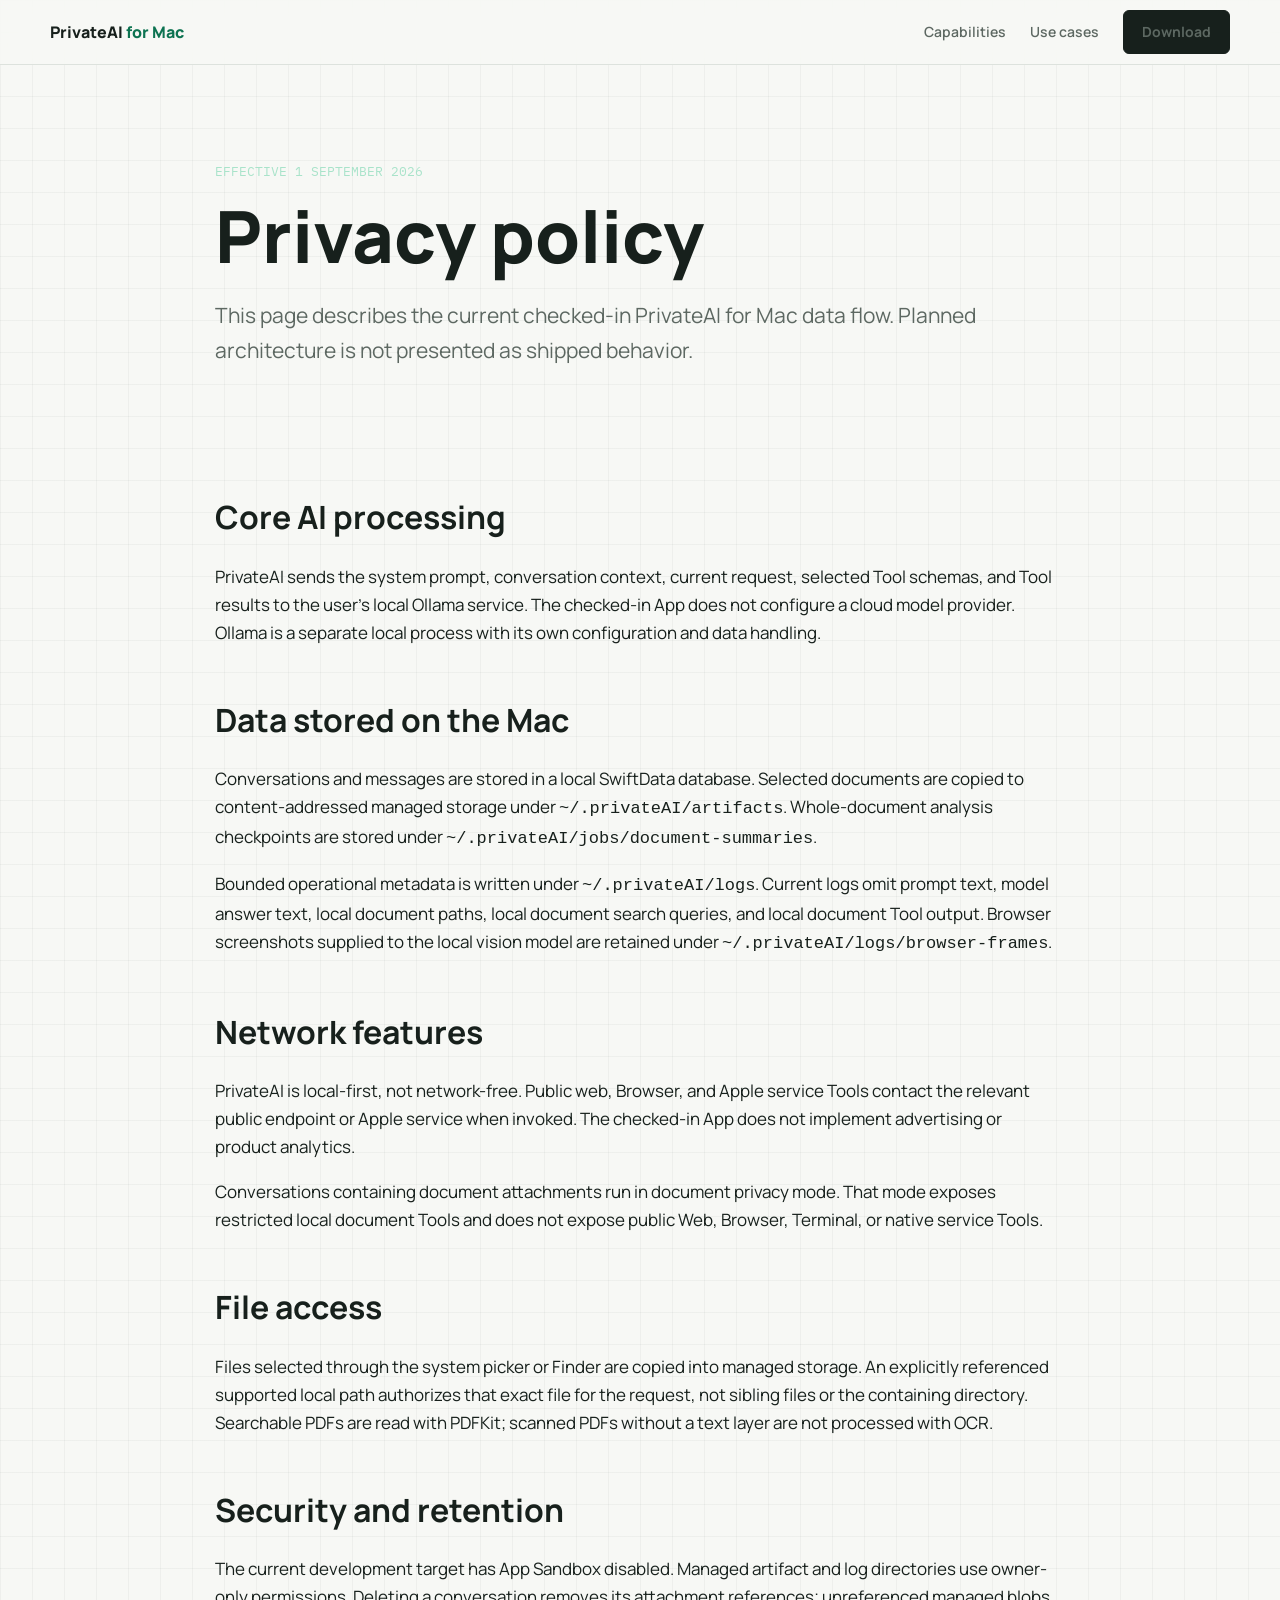
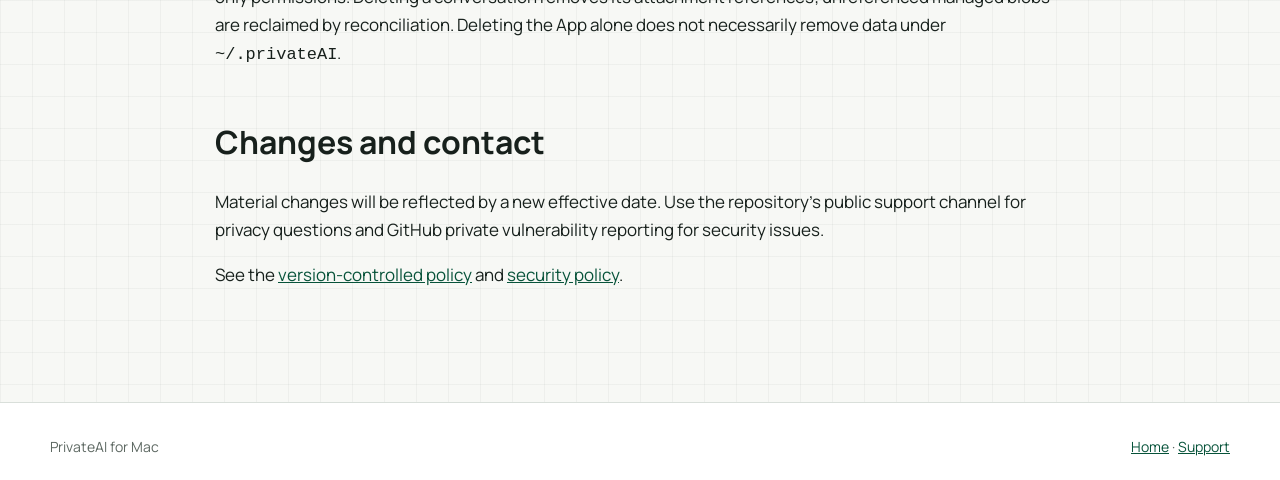
==== docs/privacy-policy.html @ 4d331cf4 "docs: launch PrivateAI for Mac site [skip ci]" ====
<!doctype html>
<html lang="en">
<head>
  <meta charset="utf-8"><meta name="viewport" content="width=device-width, initial-scale=1">
  <title>Privacy Policy — PrivateAI for Mac</title>
  <meta name="description" content="Privacy model and current data flows for PrivateAI for Mac, a local Ollama-powered macOS AI agent.">
  <link rel="canonical" href="https://jacobjiangwei.github.io/PrivateAI-for-Mac/privacy-policy.html">
  <link rel="stylesheet" href="styles.css">
</head>
<body>
  <header class="site-header"><nav class="nav" aria-label="Primary navigation"><a class="brand" href="./">PrivateAI <span>for Mac</span></a><div class="nav-links"><a href="./#capabilities">Capabilities</a><a href="./#use-cases">Use cases</a><a class="button" href="https://github.com/jacobjiangwei/PrivateAI-for-Mac/releases/latest">Download</a></div></nav></header>
  <main>
    <header class="article-header"><p class="eyebrow">Effective 1 September 2026</p><h1>Privacy policy</h1><p class="lede">This page describes the current checked-in PrivateAI for Mac data flow. Planned architecture is not presented as shipped behavior.</p></header>
    <article class="article-body">
      <h2>Core AI processing</h2>
      <p>PrivateAI sends the system prompt, conversation context, current request, selected Tool schemas, and Tool results to the user's local Ollama service. The checked-in App does not configure a cloud model provider. Ollama is a separate local process with its own configuration and data handling.</p>
      <h2>Data stored on the Mac</h2>
      <p>Conversations and messages are stored in a local SwiftData database. Selected documents are copied to content-addressed managed storage under <code>~/.privateAI/artifacts</code>. Whole-document analysis checkpoints are stored under <code>~/.privateAI/jobs/document-summaries</code>.</p>
      <p>Bounded operational metadata is written under <code>~/.privateAI/logs</code>. Current logs omit prompt text, model answer text, local document paths, local document search queries, and local document Tool output. Browser screenshots supplied to the local vision model are retained under <code>~/.privateAI/logs/browser-frames</code>.</p>
      <h2>Network features</h2>
      <p>PrivateAI is local-first, not network-free. Public web, Browser, and Apple service Tools contact the relevant public endpoint or Apple service when invoked. The checked-in App does not implement advertising or product analytics.</p>
      <p>Conversations containing document attachments run in document privacy mode. That mode exposes restricted local document Tools and does not expose public Web, Browser, Terminal, or native service Tools.</p>
      <h2>File access</h2>
      <p>Files selected through the system picker or Finder are copied into managed storage. An explicitly referenced supported local path authorizes that exact file for the request, not sibling files or the containing directory. Searchable PDFs are read with PDFKit; scanned PDFs without a text layer are not processed with OCR.</p>
      <h2>Security and retention</h2>
      <p>The current development target has App Sandbox disabled. Managed artifact and log directories use owner-only permissions. Deleting a conversation removes its attachment references; unreferenced managed blobs are reclaimed by reconciliation. Deleting the App alone does not necessarily remove data under <code>~/.privateAI</code>.</p>
      <h2>Changes and contact</h2>
      <p>Material changes will be reflected by a new effective date. Use the repository's public support channel for privacy questions and GitHub private vulnerability reporting for security issues.</p>
      <p>See the <a href="https://github.com/jacobjiangwei/PrivateAI-for-Mac/blob/main/docs/privacy-policy.md">version-controlled policy</a> and <a href="https://github.com/jacobjiangwei/PrivateAI-for-Mac/security/policy">security policy</a>.</p>
    </article>
  </main>
  <footer><div class="footer-inner"><span>PrivateAI for Mac</span><span><a href="./">Home</a> · <a href="support.html">Support</a></span></div></footer>
</body>
</html>
---- docs/styles.css ----
@import url('https://fonts.googleapis.com/css2?family=IBM+Plex+Mono:wght@500&family=Manrope:wght@400;500;600;700;800&display=swap');

:root {
  color-scheme: light;
  --ink: #17201c;
  --muted: #5d6862;
  --paper: #f7f8f5;
  --surface: #ffffff;
  --line: #d9dfda;
  --green: #0d7351;
  --green-dark: #07533a;
  --coral: #df654d;
  --blue: #315f8f;
  --shadow: 0 18px 55px rgb(23 32 28 / 12%);
  font-family: 'Manrope', sans-serif;
  font-synthesis: none;
}

* { box-sizing: border-box; }

html { scroll-behavior: smooth; }

body {
  margin: 0;
  color: var(--ink);
  background:
    linear-gradient(rgb(23 32 28 / 4%) 1px, transparent 1px),
    linear-gradient(90deg, rgb(23 32 28 / 4%) 1px, transparent 1px),
    var(--paper);
  background-size: 32px 32px;
  line-height: 1.65;
}

a { color: var(--green-dark); }

a:hover { color: var(--coral); }

.site-header {
  position: sticky;
  top: 0;
  z-index: 10;
  border-bottom: 1px solid rgb(217 223 218 / 85%);
  background: rgb(247 248 245 / 92%);
  backdrop-filter: blur(16px);
}

.nav {
  width: min(1180px, calc(100% - 40px));
  min-height: 64px;
  margin: 0 auto;
  display: flex;
  align-items: center;
  justify-content: space-between;
  gap: 24px;
}

.brand {
  color: var(--ink);
  font-weight: 800;
  text-decoration: none;
}

.brand span { color: var(--green); }

.nav-links {
  display: flex;
  align-items: center;
  gap: 24px;
  font-size: 14px;
  font-weight: 600;
}

.nav-links a { color: var(--muted); text-decoration: none; }

.button {
  display: inline-flex;
  min-height: 44px;
  align-items: center;
  justify-content: center;
  padding: 0 18px;
  border: 1px solid var(--ink);
  border-radius: 6px;
  color: #fff;
  background: var(--ink);
  font-weight: 700;
  text-decoration: none;
}

.button:hover { color: #fff; background: var(--green-dark); }

.button.secondary { color: var(--ink); background: transparent; }
.button.secondary:hover { color: var(--green-dark); border-color: var(--green-dark); }

.hero {
  position: relative;
  min-height: min(820px, calc(100vh - 64px));
  display: grid;
  align-items: end;
  overflow: hidden;
  background: #101512;
}

.hero::after {
  content: '';
  position: absolute;
  inset: 0;
  background: linear-gradient(0deg, rgb(6 15 11 / 94%) 0%, rgb(6 15 11 / 45%) 50%, rgb(6 15 11 / 8%) 100%);
  pointer-events: none;
}

.hero-image {
  position: absolute;
  inset: 0;
  width: 100%;
  height: 100%;
  object-fit: cover;
  object-position: center top;
}

.hero-content {
  position: relative;
  z-index: 1;
  width: min(1180px, calc(100% - 40px));
  margin: 0 auto;
  padding: 80px 0 72px;
  color: #fff;
}

.eyebrow {
  margin: 0 0 14px;
  color: #a9e3ca;
  font-family: 'IBM Plex Mono', monospace;
  font-size: 13px;
  text-transform: uppercase;
}

h1, h2, h3 { margin-top: 0; line-height: 1.12; letter-spacing: 0; }

h1 {
  max-width: 880px;
  margin-bottom: 20px;
  font-size: clamp(42px, 7vw, 86px);
  font-weight: 800;
}

.hero-copy {
  max-width: 760px;
  margin: 0 0 28px;
  color: #e2e9e5;
  font-size: clamp(18px, 2vw, 23px);
}

.actions { display: flex; flex-wrap: wrap; gap: 12px; }
.hero .button { border-color: #fff; background: #fff; color: var(--ink); }
.hero .button.secondary { color: #fff; background: rgb(255 255 255 / 8%); }

main section { border-top: 1px solid var(--line); background: rgb(247 248 245 / 92%); }

.section-inner {
  width: min(1180px, calc(100% - 40px));
  margin: 0 auto;
  padding: 88px 0;
}

.section-heading {
  display: grid;
  grid-template-columns: minmax(240px, .7fr) minmax(300px, 1.3fr);
  gap: 48px;
  margin-bottom: 48px;
}

.section-heading h2 { margin-bottom: 0; font-size: clamp(32px, 4vw, 54px); }
.section-heading p { margin: 0; color: var(--muted); font-size: 18px; }

.capabilities {
  display: grid;
  grid-template-columns: repeat(3, 1fr);
  border-top: 1px solid var(--line);
  border-left: 1px solid var(--line);
}

.capability {
  min-height: 250px;
  padding: 28px;
  border-right: 1px solid var(--line);
  border-bottom: 1px solid var(--line);
  background: var(--surface);
}

.capability .number {
  color: var(--coral);
  font-family: 'IBM Plex Mono', monospace;
  font-size: 13px;
}

.capability h3 { margin: 44px 0 12px; font-size: 22px; }
.capability p { margin: 0; color: var(--muted); }

.use-case-list { border-top: 1px solid var(--ink); }

.use-case-link {
  display: grid;
  grid-template-columns: 1fr auto;
  gap: 24px;
  align-items: center;
  padding: 28px 4px;
  border-bottom: 1px solid var(--line);
  color: var(--ink);
  text-decoration: none;
}

.use-case-link:hover { color: var(--green-dark); }
.use-case-link strong { display: block; font-size: 24px; }
.use-case-link span { color: var(--muted); }
.use-case-link b { font-family: 'IBM Plex Mono', monospace; }

.proof {
  background: var(--ink);
  color: #fff;
}

.proof .section-heading p { color: #b9c4be; }

.fact-grid {
  display: grid;
  grid-template-columns: repeat(4, 1fr);
  gap: 1px;
  background: #435047;
}

.fact { min-height: 180px; padding: 24px; background: var(--ink); }
.fact strong { display: block; margin-bottom: 28px; color: #a9e3ca; font-size: 30px; }
.fact span { color: #d8dfdb; }

.article-header,
.article-body {
  width: min(850px, calc(100% - 40px));
  margin: 0 auto;
}

.article-header { padding: 96px 0 56px; }
.article-header h1 { margin-bottom: 20px; font-size: clamp(40px, 6vw, 72px); }
.article-header .lede { color: var(--muted); font-size: 21px; }
.article-body { padding: 0 0 96px; }
.article-body h2 { margin-top: 56px; font-size: 32px; }
.article-body h3 { margin-top: 34px; font-size: 23px; }
.article-body p, .article-body li { font-size: 17px; }
.article-body li { margin-bottom: 10px; }
.article-body .note { padding: 20px 24px; border-left: 4px solid var(--coral); background: #fff; }

footer { border-top: 1px solid var(--line); background: #fff; }
.footer-inner {
  width: min(1180px, calc(100% - 40px));
  margin: 0 auto;
  padding: 32px 0;
  display: flex;
  justify-content: space-between;
  gap: 24px;
  color: var(--muted);
  font-size: 14px;
}

@media (max-width: 800px) {
  .nav-links a:not(.button) { display: none; }
  .hero { min-height: 720px; }
  .hero-image { object-position: 62% top; }
  .hero-content { padding-bottom: 48px; }
  .section-heading { grid-template-columns: 1fr; gap: 16px; }
  .capabilities { grid-template-columns: 1fr; }
  .fact-grid { grid-template-columns: repeat(2, 1fr); }
  .footer-inner { flex-direction: column; }
}

@media (max-width: 480px) {
  .nav { width: min(100% - 24px, 1180px); }
  .brand { max-width: 132px; line-height: 1.15; }
  .nav .button { min-height: 40px; padding: 0 14px; }
  .section-inner, .hero-content, .article-header, .article-body { width: min(100% - 28px, 1180px); }
  .hero { min-height: min(570px, calc(100svh - 104px)); }
  .hero-image { object-position: 58% top; }
  .hero-content { padding: 36px 0 30px; }
  .eyebrow { margin-bottom: 10px; font-size: 11px; line-height: 1.4; }
  h1 { margin-bottom: 14px; font-size: 38px; }
  .hero-copy { margin-bottom: 20px; font-size: 16px; line-height: 1.5; }
  .hero .actions { gap: 8px; }
  .hero .button { min-height: 40px; padding: 0 13px; font-size: 13px; }
  .section-inner { padding: 64px 0; }
  .fact-grid { grid-template-columns: 1fr; }
}
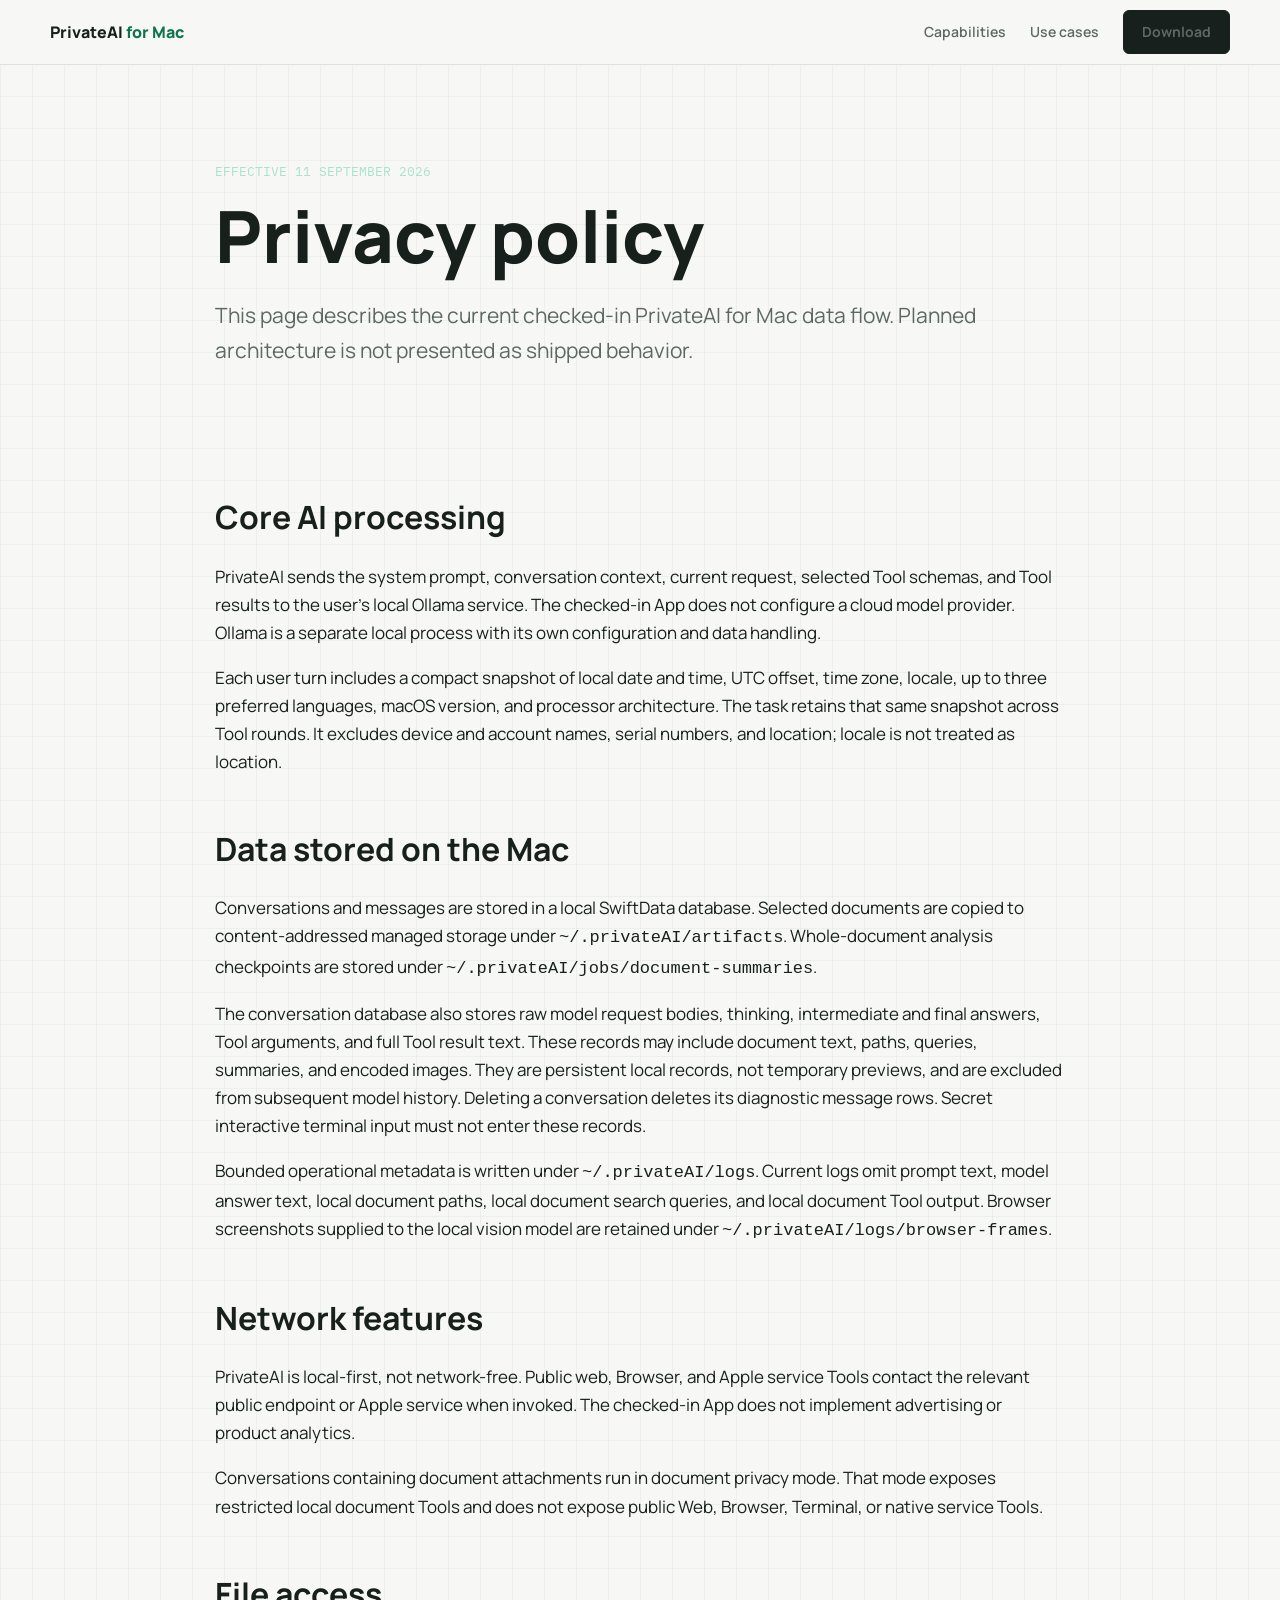
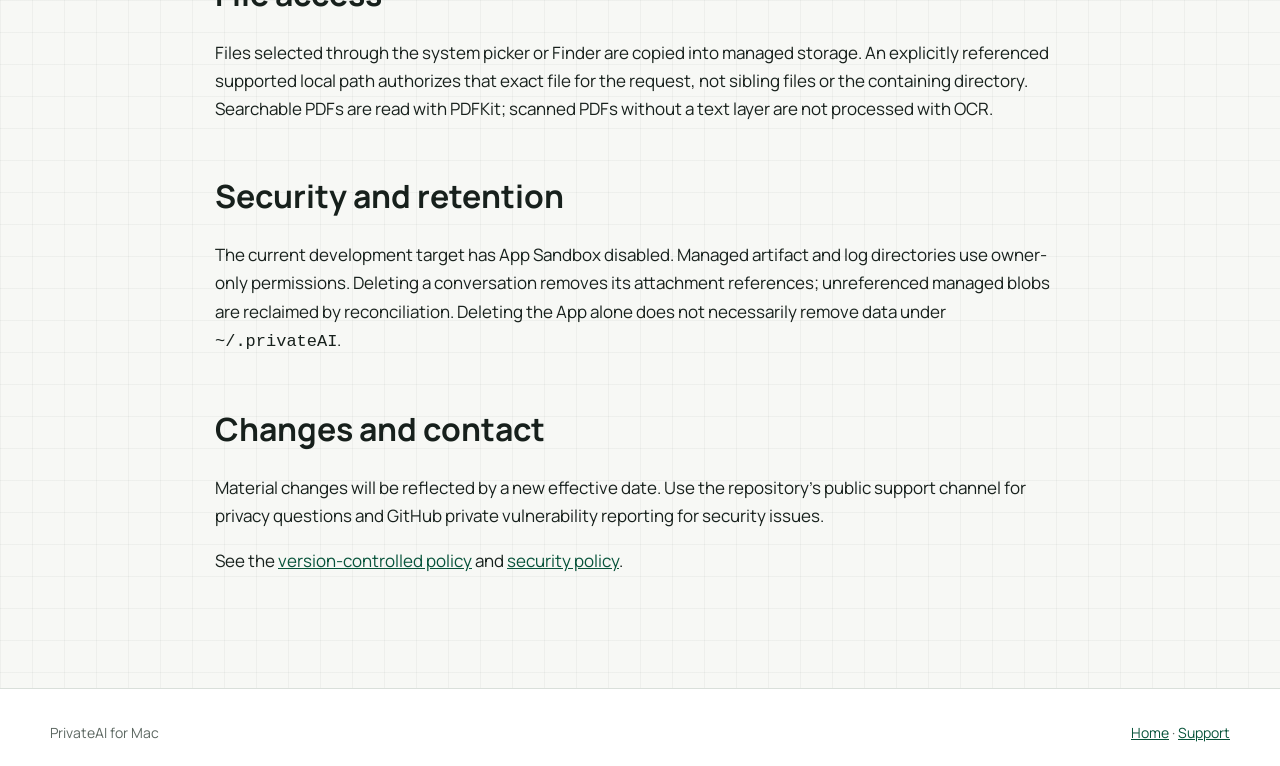
==== commit 0aea29a0: "release: ship 1.7 generation diagnostics and location fixes" ====
--- a/docs/privacy-policy.html
+++ b/docs/privacy-policy.html
@@ -5,17 +5,20 @@
   <title>Privacy Policy — PrivateAI for Mac</title>
   <meta name="description" content="Privacy model and current data flows for PrivateAI for Mac, a local Ollama-powered macOS AI agent.">
   <link rel="canonical" href="https://jacobjiangwei.github.io/PrivateAI-for-Mac/privacy-policy.html">
+  <link rel="icon" href="favicon.png" type="image/png">
   <link rel="stylesheet" href="styles.css">
 </head>
 <body>
   <header class="site-header"><nav class="nav" aria-label="Primary navigation"><a class="brand" href="./">PrivateAI <span>for Mac</span></a><div class="nav-links"><a href="./#capabilities">Capabilities</a><a href="./#use-cases">Use cases</a><a class="button" href="https://github.com/jacobjiangwei/PrivateAI-for-Mac/releases/latest">Download</a></div></nav></header>
   <main>
-    <header class="article-header"><p class="eyebrow">Effective 1 September 2026</p><h1>Privacy policy</h1><p class="lede">This page describes the current checked-in PrivateAI for Mac data flow. Planned architecture is not presented as shipped behavior.</p></header>
+    <header class="article-header"><p class="eyebrow">Effective 11 September 2026</p><h1>Privacy policy</h1><p class="lede">This page describes the current checked-in PrivateAI for Mac data flow. Planned architecture is not presented as shipped behavior.</p></header>
     <article class="article-body">
       <h2>Core AI processing</h2>
       <p>PrivateAI sends the system prompt, conversation context, current request, selected Tool schemas, and Tool results to the user's local Ollama service. The checked-in App does not configure a cloud model provider. Ollama is a separate local process with its own configuration and data handling.</p>
+      <p>Each user turn includes a compact snapshot of local date and time, UTC offset, time zone, locale, up to three preferred languages, macOS version, and processor architecture. The task retains that same snapshot across Tool rounds. It excludes device and account names, serial numbers, and location; locale is not treated as location.</p>
       <h2>Data stored on the Mac</h2>
       <p>Conversations and messages are stored in a local SwiftData database. Selected documents are copied to content-addressed managed storage under <code>~/.privateAI/artifacts</code>. Whole-document analysis checkpoints are stored under <code>~/.privateAI/jobs/document-summaries</code>.</p>
+      <p>The conversation database also stores raw model request bodies, thinking, intermediate and final answers, Tool arguments, and full Tool result text. These records may include document text, paths, queries, summaries, and encoded images. They are persistent local records, not temporary previews, and are excluded from subsequent model history. Deleting a conversation deletes its diagnostic message rows. Secret interactive terminal input must not enter these records.</p>
       <p>Bounded operational metadata is written under <code>~/.privateAI/logs</code>. Current logs omit prompt text, model answer text, local document paths, local document search queries, and local document Tool output. Browser screenshots supplied to the local vision model are retained under <code>~/.privateAI/logs/browser-frames</code>.</p>
       <h2>Network features</h2>
       <p>PrivateAI is local-first, not network-free. Public web, Browser, and Apple service Tools contact the relevant public endpoint or Apple service when invoked. The checked-in App does not implement advertising or product analytics.</p>
